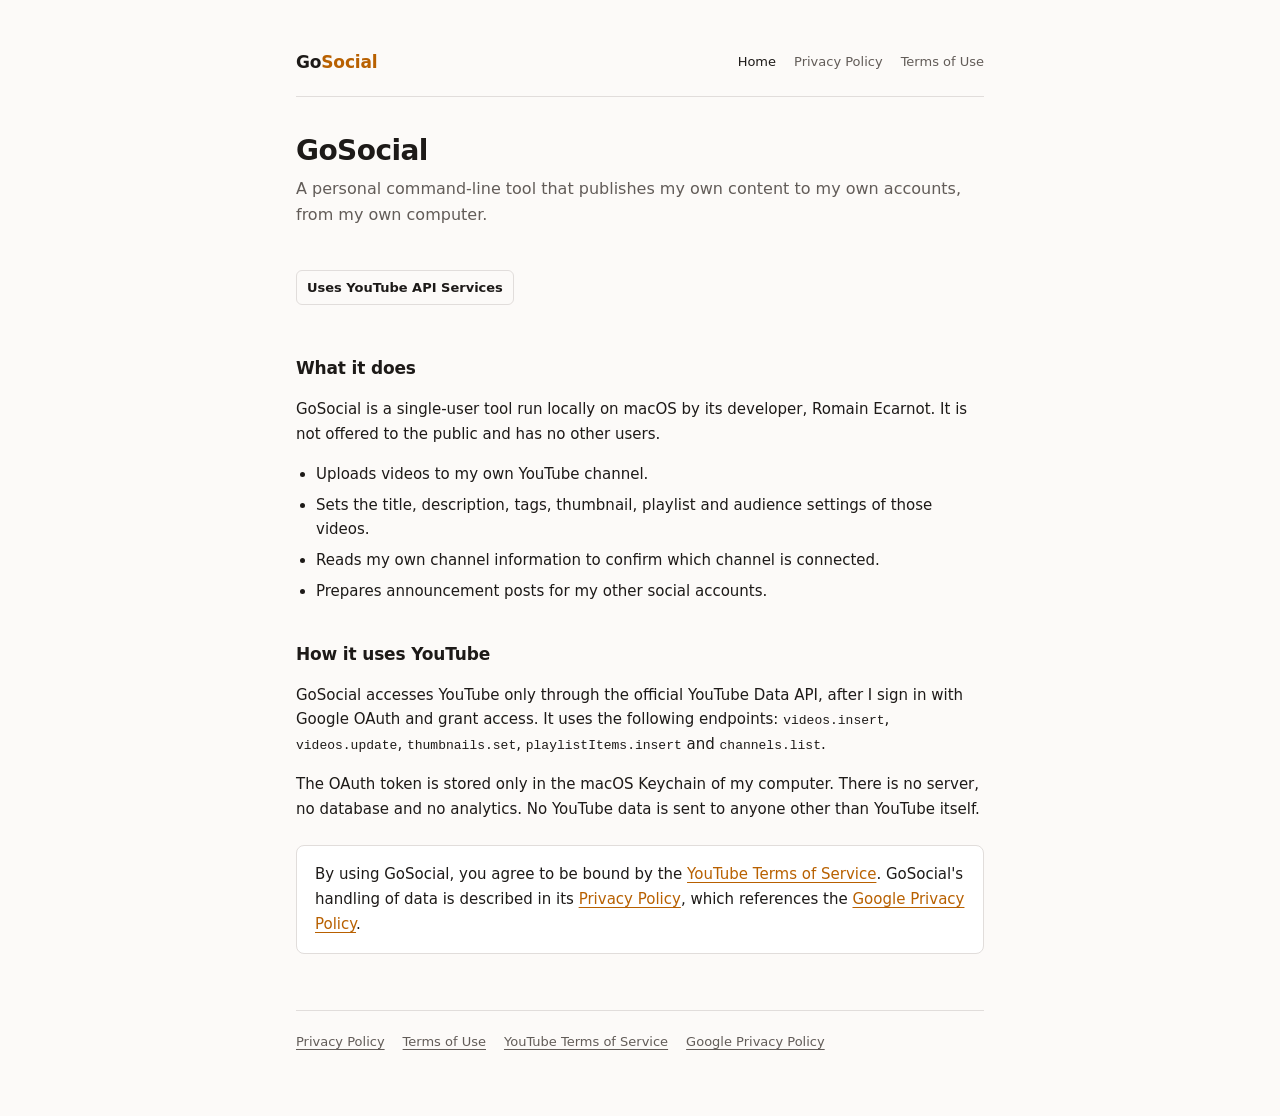
==== index.html @ ad5250fd "feat: pages publiques GoSocial (accueil, confidentialité, conditions) Co-Authored-By: Claude Opus 5." ====
<!doctype html>
<html lang="en">
<head>
<meta charset="utf-8">
<meta name="viewport" content="width=device-width, initial-scale=1">
<title>GoSocial</title>
<meta name="description" content="GoSocial is a personal command-line tool that publishes the developer's own videos and posts to their own accounts. It uses YouTube API Services.">
<link rel="stylesheet" href="style.css">
</head>
<body>
<div class="wrap">
  <header>
    <a class="brand" href="./">Go<span>Social</span></a>
    <nav>
      <a href="./" aria-current="page">Home</a>
      <a href="privacy.html">Privacy Policy</a>
      <a href="terms.html">Terms of Use</a>
    </nav>
  </header>

  <h1>GoSocial</h1>
  <p class="lead">A personal command-line tool that publishes my own content to my own accounts, from my own computer.</p>

  <p class="badge"><b>Uses YouTube API Services</b></p>

  <h2>What it does</h2>
  <p>GoSocial is a single-user tool run locally on macOS by its developer, Romain Ecarnot. It is not offered to the public and has no other users.</p>
  <ul>
    <li>Uploads videos to my own YouTube channel.</li>
    <li>Sets the title, description, tags, thumbnail, playlist and audience settings of those videos.</li>
    <li>Reads my own channel information to confirm which channel is connected.</li>
    <li>Prepares announcement posts for my other social accounts.</li>
  </ul>

  <h2>How it uses YouTube</h2>
  <p>GoSocial accesses YouTube only through the official YouTube Data API, after I sign in with Google OAuth and grant access. It uses the following endpoints: <code>videos.insert</code>, <code>videos.update</code>, <code>thumbnails.set</code>, <code>playlistItems.insert</code> and <code>channels.list</code>.</p>
  <p>The OAuth token is stored only in the macOS Keychain of my computer. There is no server, no database and no analytics. No YouTube data is sent to anyone other than YouTube itself.</p>

  <div class="box">
    <p>By using GoSocial, you agree to be bound by the <a href="https://www.youtube.com/t/terms">YouTube Terms of Service</a>. GoSocial's handling of data is described in its <a href="privacy.html">Privacy Policy</a>, which references the <a href="http://www.google.com/policies/privacy">Google Privacy Policy</a>.</p>
  </div>

  <footer>
    <a href="privacy.html">Privacy Policy</a>
    <a href="terms.html">Terms of Use</a>
    <a href="https://www.youtube.com/t/terms">YouTube Terms of Service</a>
    <a href="http://www.google.com/policies/privacy">Google Privacy Policy</a>
  </footer>
</div>
</body>
</html>
---- style.css ----
:root {
  --bg: oklch(0.16 0.004 56);
  --surface: oklch(0.19 0.005 56);
  --border: oklch(0.28 0.006 56);
  --fg: oklch(0.94 0.004 56);
  --muted: oklch(0.70 0.008 56);
  --primary: oklch(0.80 0.15 75);
  color-scheme: dark;
}
@media (prefers-color-scheme: light) {
  :root {
    --bg: oklch(0.985 0.003 56);
    --surface: oklch(1 0 0);
    --border: oklch(0.90 0.005 56);
    --fg: oklch(0.22 0.006 56);
    --muted: oklch(0.48 0.01 56);
    --primary: oklch(0.58 0.15 60);
    color-scheme: light;
  }
}
* { box-sizing: border-box; }
html { -webkit-text-size-adjust: 100%; }
body {
  margin: 0;
  background: var(--bg);
  color: var(--fg);
  font: 15px/1.65 Inter, ui-sans-serif, system-ui, -apple-system, "Segoe UI", sans-serif;
}
::selection { background: var(--primary); color: var(--bg); }
.wrap { max-width: 720px; margin: 0 auto; padding: 48px 16px 64px; }
header { display: flex; align-items: center; justify-content: space-between; gap: 16px; flex-wrap: wrap; padding-bottom: 20px; border-bottom: 1px solid var(--border); margin-bottom: 36px; }
.brand { font-weight: 650; font-size: 17px; letter-spacing: -0.01em; color: var(--fg); text-decoration: none; }
.brand span { color: var(--primary); }
nav { display: flex; gap: 18px; font-size: 13px; }
nav a { color: var(--muted); text-decoration: none; transition: color 150ms ease-out; }
nav a:hover, nav a[aria-current="page"] { color: var(--fg); }
h1 { font-size: 28px; line-height: 1.25; letter-spacing: -0.02em; margin: 0 0 8px; }
h2 { font-size: 17px; margin: 36px 0 8px; letter-spacing: -0.01em; }
p, li { color: var(--fg); }
.lead { color: var(--muted); font-size: 16px; margin: 0 0 28px; }
.meta { color: var(--muted); font-size: 13px; margin: 0 0 28px; }
a { color: var(--primary); text-underline-offset: 3px; }
ul { padding-left: 20px; }
li + li { margin-top: 6px; }
.box { border: 1px solid var(--border); background: var(--surface); border-radius: 8px; padding: 16px 18px; margin: 24px 0; }
.box p { margin: 0; }
.badge { display: inline-flex; align-items: center; gap: 8px; border: 1px solid var(--border); border-radius: 6px; padding: 6px 10px; font-size: 13px; color: var(--muted); }
.badge b { color: var(--fg); font-weight: 600; }
footer { margin-top: 56px; padding-top: 20px; border-top: 1px solid var(--border); color: var(--muted); font-size: 13px; display: flex; gap: 18px; flex-wrap: wrap; }
footer a { color: var(--muted); }
code { font-family: "JetBrains Mono", ui-monospace, monospace; font-size: 13px; }
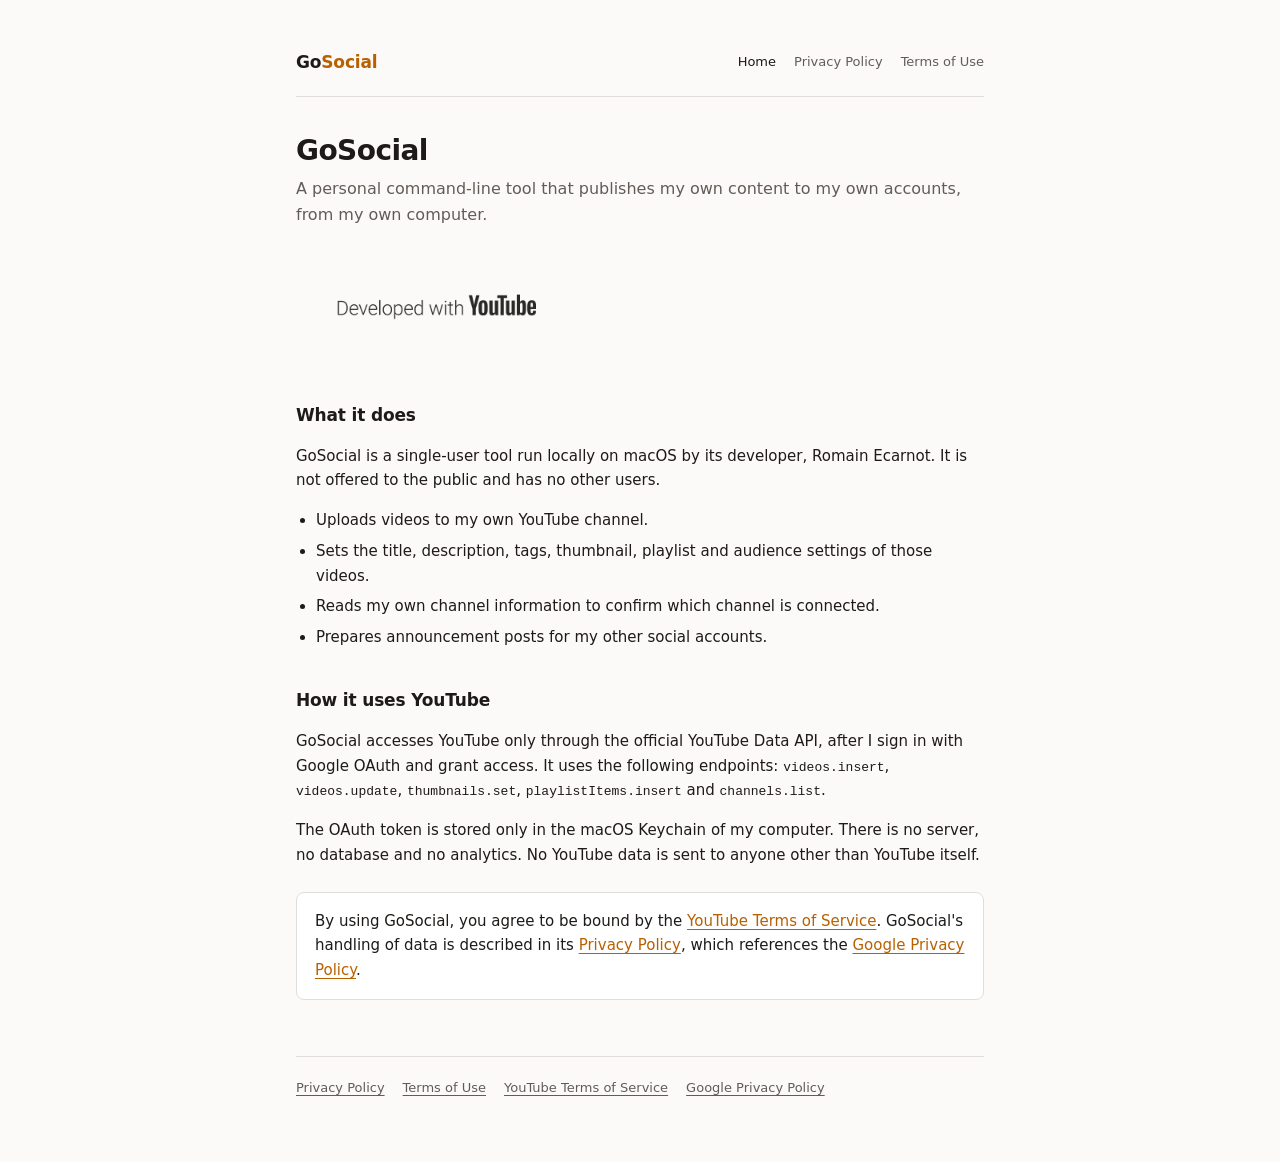
==== commit 903d1bb6: "feat: badge officiel Developed with YouTube sur la page d'accueil Remplace le badge texte par l'asse" ====
--- a/index.html
+++ b/index.html
@@ -21,7 +21,14 @@
   <h1>GoSocial</h1>
   <p class="lead">A personal command-line tool that publishes my own content to my own accounts, from my own computer.</p>
 
-  <p class="badge"><b>Uses YouTube API Services</b></p>
+  <p class="badge">
+    <a href="https://www.youtube.com">
+      <picture>
+        <source srcset="img/developed-with-youtube-sentence-case-dark.png" media="(prefers-color-scheme: light)">
+        <img src="img/developed-with-youtube-sentence-case-light.png" alt="Developed with YouTube" width="280" height="100">
+      </picture>
+    </a>
+  </p>
 
   <h2>What it does</h2>
   <p>GoSocial is a single-user tool run locally on macOS by its developer, Romain Ecarnot. It is not offered to the public and has no other users.</p>
--- a/style.css
+++ b/style.css
@@ -44,8 +44,10 @@
 li + li { margin-top: 6px; }
 .box { border: 1px solid var(--border); background: var(--surface); border-radius: 8px; padding: 16px 18px; margin: 24px 0; }
 .box p { margin: 0; }
-.badge { display: inline-flex; align-items: center; gap: 8px; border: 1px solid var(--border); border-radius: 6px; padding: 6px 10px; font-size: 13px; color: var(--muted); }
-.badge b { color: var(--fg); font-weight: 600; }
+/* Badge officiel « Developed with YouTube » : l'asset inclut déjà sa zone de protection, rien ne doit le chevaucher. */
+.badge { margin: 0 0 8px; }
+.badge a { display: inline-block; }
+.badge img { display: block; width: 280px; height: auto; }
 footer { margin-top: 56px; padding-top: 20px; border-top: 1px solid var(--border); color: var(--muted); font-size: 13px; display: flex; gap: 18px; flex-wrap: wrap; }
 footer a { color: var(--muted); }
 code { font-family: "JetBrains Mono", ui-monospace, monospace; font-size: 13px; }
